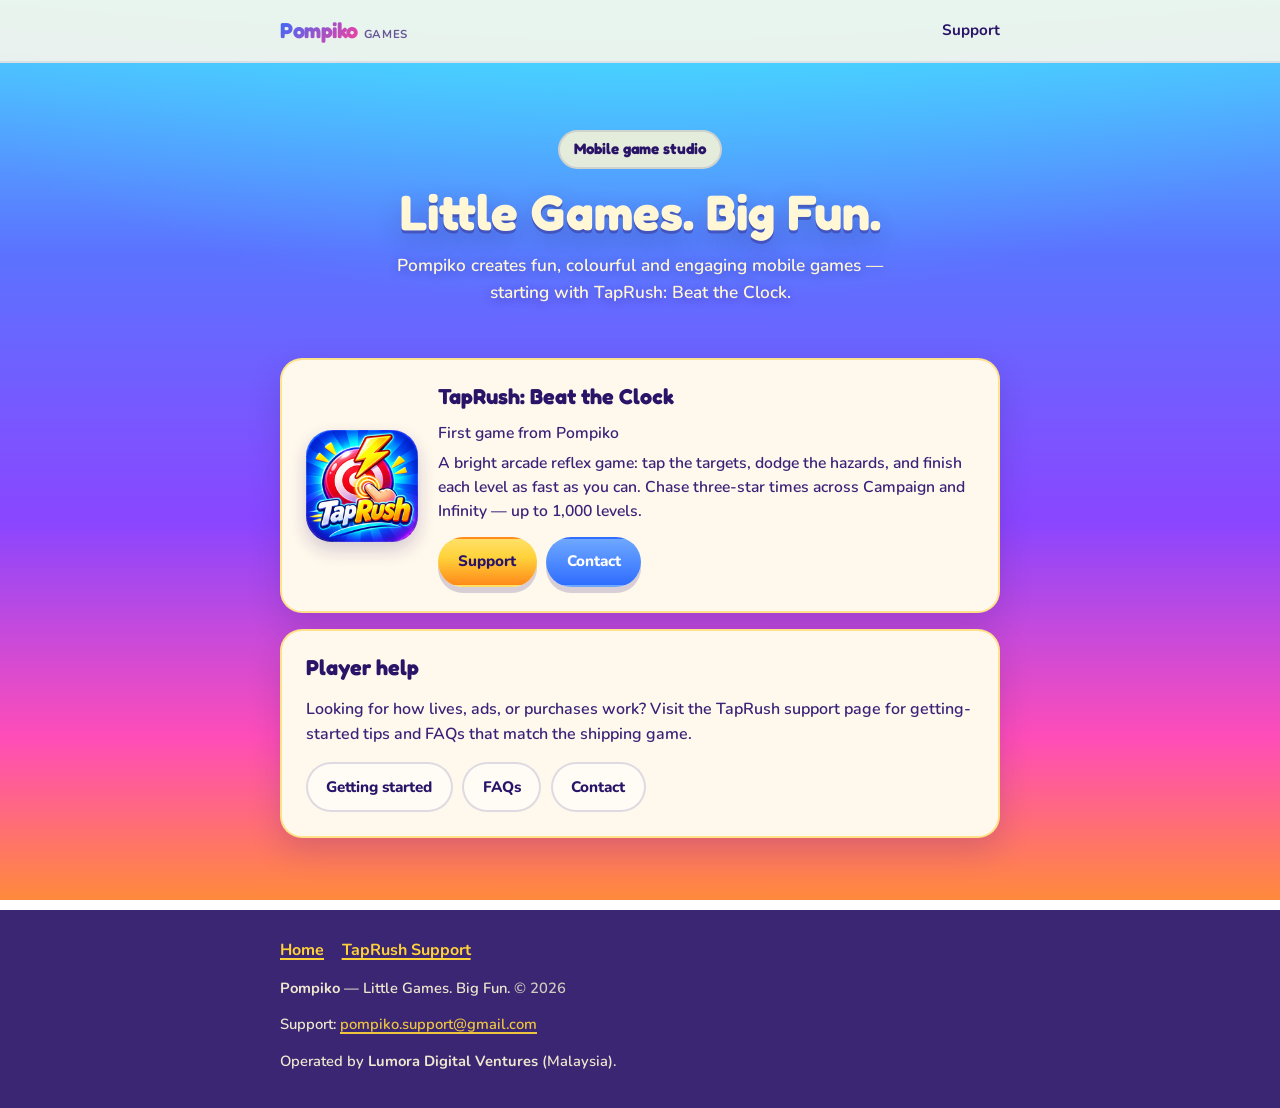
==== index.html @ 30554abe "Publish Pompiko public website for GitHub Pages" ====
<!doctype html>
<html lang="en" data-root="./">
  <head>
    <meta charset="utf-8" />
    <meta name="viewport" content="width=device-width, initial-scale=1" />
    <title>Pompiko — Little Games. Big Fun.</title>
    <meta
      name="description"
      content="Pompiko is a mobile game studio creating fun, colourful and engaging mobile games. First title: TapRush: Beat the Clock."
    />
    <meta name="theme-color" content="#4d78ff" />
    <link rel="icon" type="image/png" href="./assets/img/favicon-48.png" />
    <link rel="apple-touch-icon" href="./assets/img/taprush-icon-180.png" />
    <meta property="og:type" content="website" />
    <meta property="og:title" content="Pompiko — Little Games. Big Fun." />
    <meta
      property="og:description"
      content="Pompiko creates fun, colourful and engaging mobile games. First up: TapRush: Beat the Clock."
    />
    <meta property="og:image" content="./assets/img/taprush-icon-512.png" />
    <meta name="twitter:card" content="summary" />
    <link rel="stylesheet" href="./assets/css/site.css" />
  </head>
  <body>
    <a class="skip-link" href="#main">Skip to content</a>
    <header class="site-header">
      <div class="site-header__inner">
        <a class="brand" href="./" aria-current="page">
          <span class="brand__mark">Pompiko</span>
          <span class="brand__tag">Games</span>
        </a>
        <nav class="nav" aria-label="Primary">
          <a href="./taprush/support/">Support</a>
        </nav>
      </div>
    </header>

    <main id="main" class="wrap">
      <section class="hero" aria-labelledby="hero-title">
        <p class="hero__eyebrow">Mobile game studio</p>
        <h1 id="hero-title">Little Games. Big Fun.</h1>
        <p class="hero__sub">
          Pompiko creates fun, colourful and engaging mobile games — starting with TapRush:
          Beat the Clock.
        </p>
      </section>

      <section class="panel" aria-labelledby="games-heading">
        <h2 id="games-heading" class="visually-hidden" style="position: absolute; width: 1px; height: 1px; overflow: hidden">
          Games
        </h2>
        <article class="game-card">
          <img
            class="game-card__icon"
            src="./assets/img/taprush-icon-180.png"
            width="180"
            height="180"
            alt="TapRush app icon — a cartoon hand tapping a target"
          />
          <div>
            <h2>TapRush: Beat the Clock</h2>
            <p class="meta-line" style="margin-bottom: 0.35rem">First game from Pompiko</p>
            <p>
              A bright arcade reflex game: tap the targets, dodge the hazards, and finish each
              level as fast as you can. Chase three-star times across Campaign and Infinity —
              up to 1,000 levels.
            </p>
            <div class="actions">
              <a class="btn btn--primary" href="./taprush/support/">Support</a>
              <a class="btn btn--secondary" href="./taprush/support/#contact">Contact</a>
            </div>
          </div>
        </article>
      </section>

      <section class="panel panel--tight">
        <h2>Player help</h2>
        <p>
          Looking for how lives, ads, or purchases work? Visit the TapRush support page for
          getting-started tips and FAQs that match the shipping game.
        </p>
        <div class="actions">
          <a class="btn btn--ghost" href="./taprush/support/#getting-started">Getting started</a>
          <a class="btn btn--ghost" href="./taprush/support/#faq">FAQs</a>
          <a class="btn btn--ghost" href="./taprush/support/#contact">Contact</a>
        </div>
      </section>
    </main>

    <footer class="site-footer">
      <div class="site-footer__inner">
        <nav aria-label="Footer">
          <a href="./">Home</a>
          <a href="./taprush/support/">TapRush Support</a>
        </nav>
        <p>
          <strong>Pompiko</strong> — Little Games. Big Fun.
          <span class="muted">© <span id="year">2026</span></span>
        </p>
        <p class="muted">
          Support:
          <a href="mailto:pompiko.support@gmail.com">pompiko.support@gmail.com</a>
        </p>
        <p class="muted">
          Operated by <strong>Lumora Digital Ventures</strong> (Malaysia).
        </p>
      </div>
    </footer>
    <script src="./assets/js/site.js" defer></script>
  </body>
</html>
---- assets/css/site.css ----
@font-face {
  font-family: "Fredoka";
  font-style: normal;
  font-weight: 600;
  font-display: swap;
  src: url("../fonts/fredoka-latin-600-normal.woff2") format("woff2");
}
@font-face {
  font-family: "Fredoka";
  font-style: normal;
  font-weight: 700;
  font-display: swap;
  src: url("../fonts/fredoka-latin-700-normal.woff2") format("woff2");
}
@font-face {
  font-family: "Nunito";
  font-style: normal;
  font-weight: 600;
  font-display: swap;
  src: url("../fonts/nunito-latin-600-normal.woff2") format("woff2");
}
@font-face {
  font-family: "Nunito";
  font-style: normal;
  font-weight: 700;
  font-display: swap;
  src: url("../fonts/nunito-latin-700-normal.woff2") format("woff2");
}
@font-face {
  font-family: "Nunito";
  font-style: normal;
  font-weight: 800;
  font-display: swap;
  src: url("../fonts/nunito-latin-800-normal.woff2") format("woff2");
}

:root {
  --cyan: #3cf4ff;
  --electric: #2f6dff;
  --violet: #7a2dff;
  --magenta: #ff3d9a;
  --gold: #ffd23a;
  --orange: #ff8a1a;
  --ink: #2a1468;
  --ink-soft: #3b2178;
  --cream: #fff7d6;
  --cream-panel: #fff8ec;
  --white: #ffffff;
  --ok: #1f8a4c;
  --warn-bg: #fff3cd;
  --warn-border: #e0a800;
  --warn-text: #5c4500;
  --danger-bg: #ffe8f0;
  --danger-border: #ff3d9a;
  --shadow: 0 12px 32px rgba(42, 20, 104, 0.18);
  --radius: 22px;
  --max: 720px;
  --font-display: "Fredoka", "Trebuchet MS", "Segoe UI", sans-serif;
  --font-body: "Nunito", "Trebuchet MS", "Segoe UI", sans-serif;
}

*,
*::before,
*::after {
  box-sizing: border-box;
}

html {
  scroll-behavior: smooth;
}

body {
  margin: 0;
  min-height: 100vh;
  font-family: var(--font-body);
  font-weight: 600;
  color: var(--ink);
  line-height: 1.55;
  background:
    radial-gradient(ellipse 120% 80% at 50% -10%, rgba(60, 244, 255, 0.55), transparent 55%),
    linear-gradient(180deg, #49d7ff 0%, #5b73ff 28%, #8a46ff 58%, #ff4db8 82%, #ff8a3c 100%);
  background-attachment: fixed;
}

img {
  max-width: 100%;
  height: auto;
  display: block;
}

a {
  color: var(--electric);
  text-decoration-thickness: 2px;
  text-underline-offset: 3px;
}

a:hover {
  color: var(--violet);
}

a:focus-visible,
button:focus-visible {
  outline: 3px solid var(--gold);
  outline-offset: 3px;
}

.skip-link {
  position: absolute;
  left: -999px;
  top: 0;
  background: var(--ink);
  color: var(--cream);
  padding: 0.6rem 1rem;
  z-index: 100;
  border-radius: 0 0 8px 0;
}

.skip-link:focus {
  left: 0;
}

.site-header {
  position: sticky;
  top: 0;
  z-index: 40;
  backdrop-filter: blur(10px);
  background: rgba(255, 248, 236, 0.88);
  border-bottom: 2px solid rgba(42, 20, 104, 0.08);
}

.site-header__inner,
.site-footer__inner,
.wrap {
  width: min(100% - 2rem, var(--max));
  margin-inline: auto;
}

.site-header__inner {
  display: flex;
  align-items: center;
  justify-content: space-between;
  gap: 1rem;
  padding: 0.85rem 0;
}

.brand {
  display: inline-flex;
  align-items: baseline;
  gap: 0.35rem;
  text-decoration: none;
  color: var(--ink);
}

.brand__mark {
  font-family: var(--font-display);
  font-weight: 700;
  font-size: 1.35rem;
  letter-spacing: -0.02em;
  background: linear-gradient(135deg, var(--electric), var(--magenta));
  -webkit-background-clip: text;
  background-clip: text;
  color: transparent;
}

.brand__tag {
  font-size: 0.72rem;
  font-weight: 700;
  color: var(--ink-soft);
  opacity: 0.75;
  text-transform: uppercase;
  letter-spacing: 0.06em;
}

.nav {
  display: flex;
  flex-wrap: wrap;
  gap: 0.65rem 1rem;
  font-weight: 700;
  font-size: 0.95rem;
}

.nav a {
  color: var(--ink);
  text-decoration: none;
}

.nav a:hover,
.nav a[aria-current="page"] {
  color: var(--violet);
  text-decoration: underline;
  text-decoration-thickness: 3px;
  text-underline-offset: 4px;
}

main {
  padding: 1.75rem 0 3.5rem;
}

.hero {
  text-align: center;
  padding: 1.5rem 0 0.5rem;
}

.hero__eyebrow {
  display: inline-block;
  font-family: var(--font-display);
  font-weight: 700;
  font-size: 0.95rem;
  color: var(--ink);
  background: rgba(255, 247, 214, 0.85);
  border: 2px solid rgba(42, 20, 104, 0.12);
  border-radius: 999px;
  padding: 0.35rem 0.9rem;
  margin-bottom: 1rem;
}

.hero h1 {
  font-family: var(--font-display);
  font-weight: 700;
  font-size: clamp(2.1rem, 7vw, 3.1rem);
  line-height: 1.1;
  margin: 0 0 0.85rem;
  color: var(--cream);
  text-shadow:
    0 3px 0 rgba(42, 20, 104, 0.35),
    0 10px 24px rgba(42, 20, 104, 0.25);
}

.hero__sub {
  margin: 0 auto 1.75rem;
  max-width: 34rem;
  font-size: 1.08rem;
  color: var(--cream);
  text-shadow: 0 2px 10px rgba(42, 20, 104, 0.35);
}

.panel {
  background: var(--cream-panel);
  border-radius: var(--radius);
  box-shadow: var(--shadow);
  border: 2px solid rgba(255, 210, 58, 0.55);
  padding: 1.25rem 1.2rem;
  margin: 1rem 0;
}

.panel--tight {
  padding: 1rem;
}

.game-card {
  display: grid;
  grid-template-columns: 88px 1fr;
  gap: 1rem;
  align-items: center;
}

.game-card__icon {
  width: 88px;
  height: 88px;
  border-radius: 22px;
  box-shadow: 0 8px 18px rgba(42, 20, 104, 0.2);
  background: var(--white);
}

.game-card h2 {
  font-family: var(--font-display);
  font-size: 1.35rem;
  margin: 0 0 0.35rem;
  line-height: 1.2;
}

.game-card p {
  margin: 0 0 0.85rem;
  color: var(--ink-soft);
  font-size: 0.98rem;
}

.actions {
  display: flex;
  flex-wrap: wrap;
  gap: 0.6rem;
}

.btn {
  display: inline-flex;
  align-items: center;
  justify-content: center;
  gap: 0.35rem;
  font-family: var(--font-body);
  font-weight: 800;
  font-size: 0.95rem;
  border-radius: 999px;
  padding: 0.7rem 1.15rem;
  text-decoration: none;
  border: 2px solid transparent;
  cursor: pointer;
  transition: transform 0.12s ease, box-shadow 0.12s ease;
}

.btn:hover {
  transform: translateY(-1px);
}

.btn--primary {
  background: linear-gradient(180deg, #ffe066, var(--gold) 40%, var(--orange));
  color: var(--ink);
  box-shadow: 0 6px 0 rgba(42, 20, 104, 0.18);
}

.btn--secondary {
  background: linear-gradient(180deg, #6ea8ff, var(--electric));
  color: var(--white);
  box-shadow: 0 6px 0 rgba(42, 20, 104, 0.18);
}

.btn--ghost {
  background: rgba(255, 255, 255, 0.55);
  color: var(--ink);
  border-color: rgba(42, 20, 104, 0.15);
}

.page-title {
  font-family: var(--font-display);
  font-size: clamp(1.7rem, 5vw, 2.25rem);
  line-height: 1.15;
  margin: 0 0 0.75rem;
  color: var(--cream);
  text-shadow: 0 3px 0 rgba(42, 20, 104, 0.3);
}

.lede {
  color: var(--cream);
  text-shadow: 0 1px 8px rgba(42, 20, 104, 0.3);
  margin: 0 0 1.25rem;
  font-size: 1.05rem;
}

.panel h2,
.panel h3 {
  font-family: var(--font-display);
  margin: 0 0 0.65rem;
  line-height: 1.2;
}

.panel h2 {
  font-size: 1.35rem;
}

.panel h3 {
  font-size: 1.1rem;
  margin-top: 1.1rem;
}

.panel p,
.panel li {
  color: var(--ink-soft);
}

.panel ul {
  padding-left: 1.2rem;
  margin: 0.4rem 0 0.8rem;
}

.panel li + li {
  margin-top: 0.35rem;
}

.faq details {
  border: 2px solid rgba(42, 20, 104, 0.1);
  border-radius: 16px;
  background: rgba(255, 255, 255, 0.55);
  padding: 0.85rem 1rem;
  margin: 0.65rem 0;
}

.faq summary {
  font-family: var(--font-display);
  font-weight: 700;
  cursor: pointer;
  list-style: none;
  color: var(--ink);
}

.faq summary::-webkit-details-marker {
  display: none;
}

.faq summary::before {
  content: "+";
  display: inline-block;
  width: 1.2rem;
  color: var(--violet);
  font-weight: 700;
}

.faq details[open] summary::before {
  content: "–";
}

.faq details p {
  margin: 0.65rem 0 0.15rem;
}

.callout {
  border-radius: 16px;
  padding: 0.95rem 1rem;
  margin: 1rem 0;
  border: 2px solid;
}

.callout--warn {
  background: var(--warn-bg);
  border-color: var(--warn-border);
  color: var(--warn-text);
}

.callout--danger {
  background: var(--danger-bg);
  border-color: var(--danger-border);
  color: var(--ink);
}

.callout strong {
  font-family: var(--font-display);
}

.contact-email {
  display: inline-block;
  font-family: ui-monospace, SFMono-Regular, Menlo, Consolas, monospace;
  font-weight: 700;
  color: var(--electric);
  text-decoration-thickness: 2px;
  text-underline-offset: 3px;
}

.contact-email:hover {
  color: var(--violet);
}

.checklist {
  list-style: none;
  padding: 0;
  margin: 0.5rem 0 0;
}

.checklist li {
  position: relative;
  padding-left: 1.6rem;
  margin: 0.45rem 0;
}

.checklist li::before {
  content: "□";
  position: absolute;
  left: 0;
  color: var(--violet);
  font-weight: 800;
}

.meta-line {
  font-size: 0.9rem;
  color: var(--ink-soft);
  margin: 0 0 1rem;
}

.site-footer {
  background: rgba(42, 20, 104, 0.92);
  color: var(--cream);
  padding: 1.75rem 0 2.25rem;
  margin-top: auto;
}

.site-footer a {
  color: var(--gold);
}

.site-footer__inner {
  display: grid;
  gap: 0.85rem;
}

.site-footer nav {
  display: flex;
  flex-wrap: wrap;
  gap: 0.75rem 1.1rem;
  font-weight: 700;
}

.site-footer p {
  margin: 0;
  font-size: 0.92rem;
  opacity: 0.92;
}

.legal h2 {
  margin-top: 1.4rem;
}

.legal h2:first-child {
  margin-top: 0;
}

.legal table {
  width: 100%;
  border-collapse: collapse;
  font-size: 0.92rem;
  margin: 0.75rem 0 1rem;
}

.legal th,
.legal td {
  border: 1px solid rgba(42, 20, 104, 0.15);
  padding: 0.55rem 0.6rem;
  text-align: left;
  vertical-align: top;
}

.legal th {
  background: rgba(47, 109, 255, 0.1);
  font-family: var(--font-display);
}

.muted {
  opacity: 0.85;
}

.center {
  text-align: center;
}

@media (min-width: 640px) {
  .game-card {
    grid-template-columns: 112px 1fr;
    gap: 1.25rem;
  }

  .game-card__icon {
    width: 112px;
    height: 112px;
    border-radius: 26px;
  }

  .panel {
    padding: 1.5rem 1.5rem;
  }
}
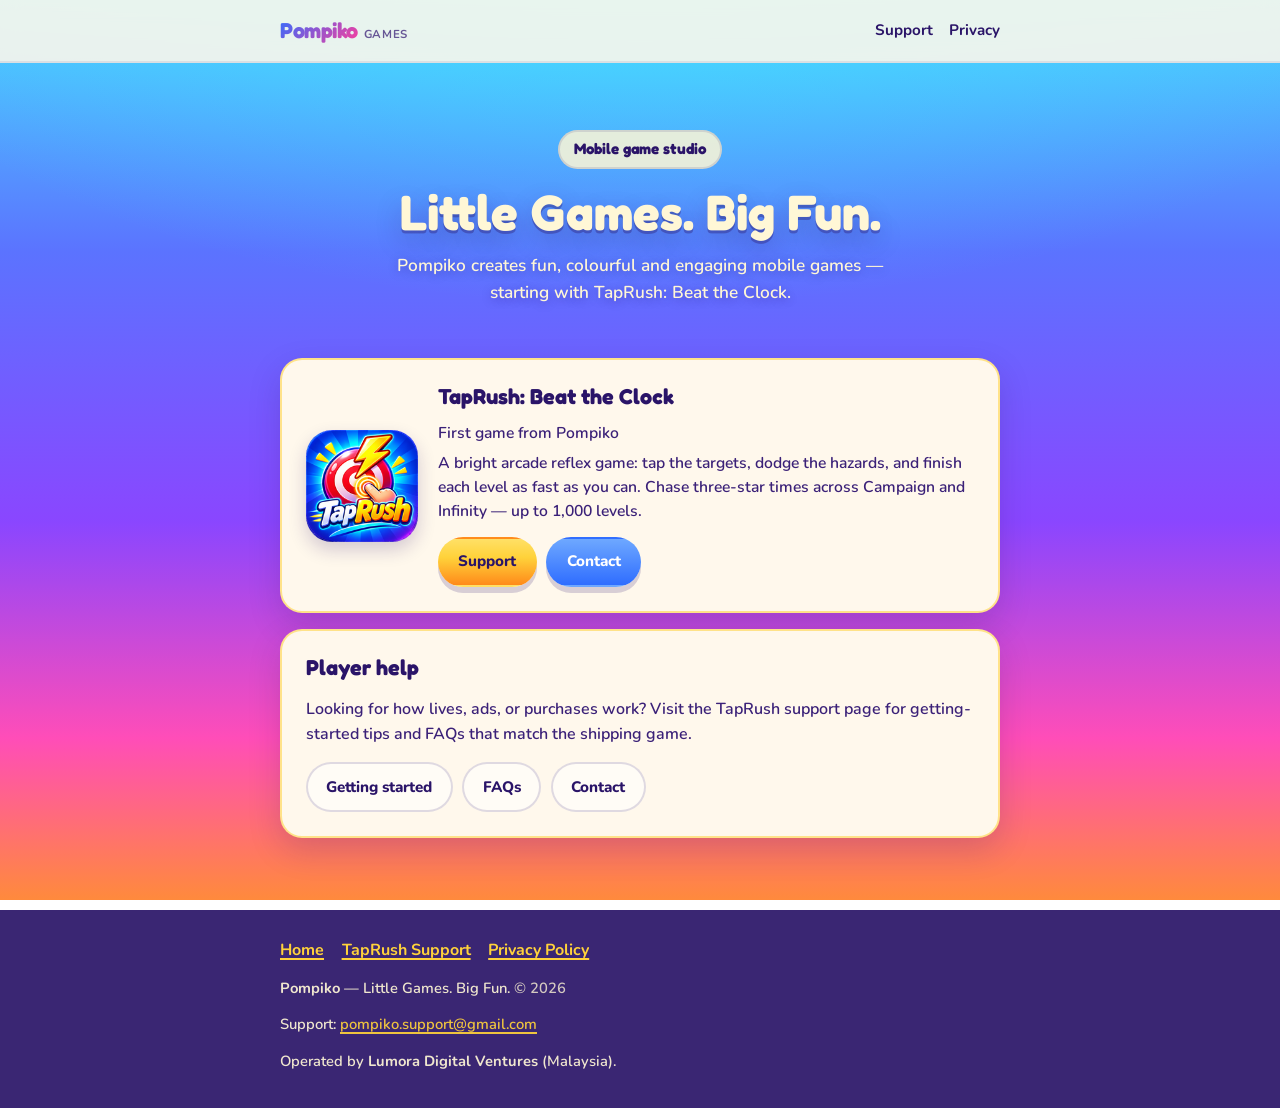
==== commit 543b17b2: "Publish TapRush Privacy Policy on Pompiko website. Replace the privacy placeholder with the approved" ====
--- a/index.html
+++ b/index.html
@@ -31,6 +31,7 @@
         </a>
         <nav class="nav" aria-label="Primary">
           <a href="./taprush/support/">Support</a>
+          <a href="./taprush/privacy/">Privacy</a>
         </nav>
       </div>
     </header>
@@ -92,6 +93,7 @@
         <nav aria-label="Footer">
           <a href="./">Home</a>
           <a href="./taprush/support/">TapRush Support</a>
+          <a href="./taprush/privacy/">Privacy Policy</a>
         </nav>
         <p>
           <strong>Pompiko</strong> — Little Games. Big Fun.
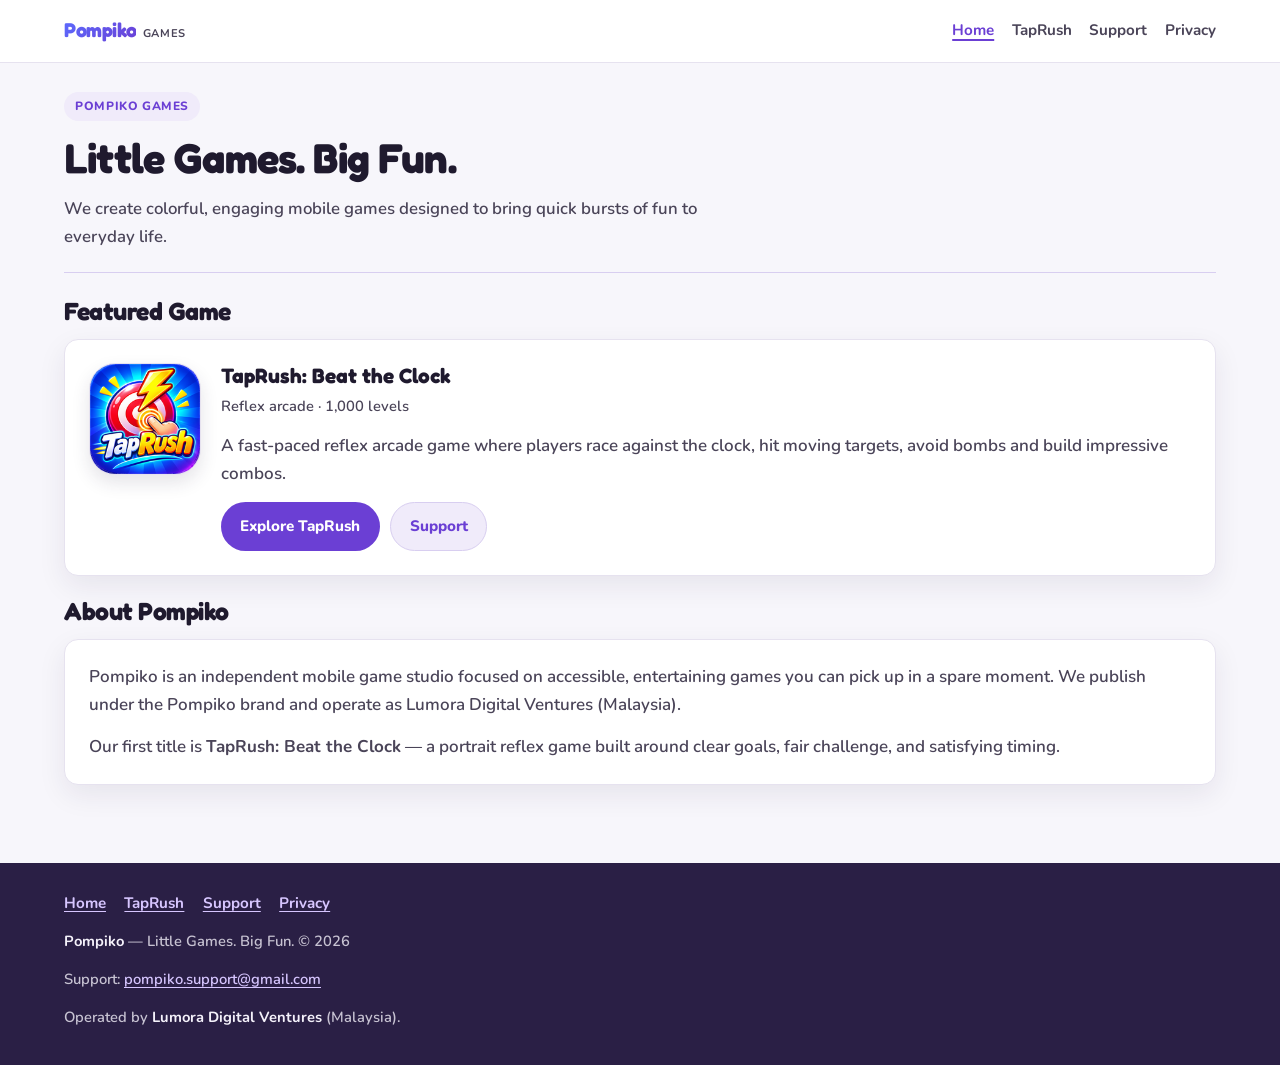
==== commit 18c17690: "Unify site design; add TapRush landing; update support" ====
--- a/index.html
+++ b/index.html
@@ -3,22 +3,37 @@
   <head>
     <meta charset="utf-8" />
     <meta name="viewport" content="width=device-width, initial-scale=1" />
-    <title>Pompiko — Little Games. Big Fun.</title>
+    <title>Pompiko Games — Little Games. Big Fun.</title>
     <meta
       name="description"
-      content="Pompiko is a mobile game studio creating fun, colourful and engaging mobile games. First title: TapRush: Beat the Clock."
+      content="Pompiko is an independent mobile game studio creating colorful, engaging games. Featured title: TapRush: Beat the Clock."
     />
-    <meta name="theme-color" content="#4d78ff" />
+    <meta name="theme-color" content="#6b3fd4" />
+    <link rel="canonical" href="https://lpkpuikee.github.io/pompiko-website/" />
     <link rel="icon" type="image/png" href="./assets/img/favicon-48.png" />
     <link rel="apple-touch-icon" href="./assets/img/taprush-icon-180.png" />
     <meta property="og:type" content="website" />
-    <meta property="og:title" content="Pompiko — Little Games. Big Fun." />
+    <meta property="og:site_name" content="Pompiko" />
+    <meta property="og:url" content="https://lpkpuikee.github.io/pompiko-website/" />
+    <meta property="og:title" content="Pompiko Games — Little Games. Big Fun." />
     <meta
       property="og:description"
-      content="Pompiko creates fun, colourful and engaging mobile games. First up: TapRush: Beat the Clock."
+      content="Independent mobile games with quick bursts of fun. Featured: TapRush: Beat the Clock."
     />
-    <meta property="og:image" content="./assets/img/taprush-icon-512.png" />
+    <meta
+      property="og:image"
+      content="https://lpkpuikee.github.io/pompiko-website/assets/img/taprush-icon-512.png"
+    />
     <meta name="twitter:card" content="summary" />
+    <meta name="twitter:title" content="Pompiko Games — Little Games. Big Fun." />
+    <meta
+      name="twitter:description"
+      content="Independent mobile games with quick bursts of fun. Featured: TapRush: Beat the Clock."
+    />
+    <meta
+      name="twitter:image"
+      content="https://lpkpuikee.github.io/pompiko-website/assets/img/taprush-icon-512.png"
+    />
     <link rel="stylesheet" href="./assets/css/site.css" />
   </head>
   <body>
@@ -29,7 +44,18 @@
           <span class="brand__mark">Pompiko</span>
           <span class="brand__tag">Games</span>
         </a>
-        <nav class="nav" aria-label="Primary">
+        <button
+          class="nav-toggle"
+          type="button"
+          aria-expanded="false"
+          aria-controls="primary-nav"
+          aria-label="Menu"
+        >
+          Menu
+        </button>
+        <nav class="nav" id="primary-nav" aria-label="Primary">
+          <a href="./" aria-current="page">Home</a>
+          <a href="./taprush/">TapRush</a>
           <a href="./taprush/support/">Support</a>
           <a href="./taprush/privacy/">Privacy</a>
         </nav>
@@ -37,53 +63,52 @@
     </header>
 
     <main id="main" class="wrap">
-      <section class="hero" aria-labelledby="hero-title">
-        <p class="hero__eyebrow">Mobile game studio</p>
-        <h1 id="hero-title">Little Games. Big Fun.</h1>
-        <p class="hero__sub">
-          Pompiko creates fun, colourful and engaging mobile games — starting with TapRush:
-          Beat the Clock.
+      <header class="page-hero">
+        <p class="eyebrow">Pompiko Games</p>
+        <h1>Little Games. Big Fun.</h1>
+        <p class="lede">
+          We create colorful, engaging mobile games designed to bring quick bursts of fun to
+          everyday life.
         </p>
-      </section>
+      </header>
 
-      <section class="panel" aria-labelledby="games-heading">
-        <h2 id="games-heading" class="visually-hidden" style="position: absolute; width: 1px; height: 1px; overflow: hidden">
-          Games
-        </h2>
-        <article class="game-card">
+      <section class="section" aria-labelledby="featured-heading">
+        <h2 class="section-title" id="featured-heading">Featured Game</h2>
+        <article class="card game-card">
           <img
             class="game-card__icon"
             src="./assets/img/taprush-icon-180.png"
             width="180"
             height="180"
-            alt="TapRush app icon — a cartoon hand tapping a target"
+            alt="TapRush app icon"
           />
           <div>
             <h2>TapRush: Beat the Clock</h2>
-            <p class="meta-line" style="margin-bottom: 0.35rem">First game from Pompiko</p>
+            <p class="meta-line">Reflex arcade · 1,000 levels</p>
             <p>
-              A bright arcade reflex game: tap the targets, dodge the hazards, and finish each
-              level as fast as you can. Chase three-star times across Campaign and Infinity —
-              up to 1,000 levels.
+              A fast-paced reflex arcade game where players race against the clock, hit moving
+              targets, avoid bombs and build impressive combos.
             </p>
             <div class="actions">
-              <a class="btn btn--primary" href="./taprush/support/">Support</a>
-              <a class="btn btn--secondary" href="./taprush/support/#contact">Contact</a>
+              <a class="btn btn--primary" href="./taprush/">Explore TapRush</a>
+              <a class="btn btn--secondary" href="./taprush/support/">Support</a>
             </div>
           </div>
         </article>
       </section>
 
-      <section class="panel panel--tight">
-        <h2>Player help</h2>
-        <p>
-          Looking for how lives, ads, or purchases work? Visit the TapRush support page for
-          getting-started tips and FAQs that match the shipping game.
-        </p>
-        <div class="actions">
-          <a class="btn btn--ghost" href="./taprush/support/#getting-started">Getting started</a>
-          <a class="btn btn--ghost" href="./taprush/support/#faq">FAQs</a>
-          <a class="btn btn--ghost" href="./taprush/support/#contact">Contact</a>
+      <section class="section" aria-labelledby="about-heading">
+        <h2 class="section-title" id="about-heading">About Pompiko</h2>
+        <div class="card">
+          <p>
+            Pompiko is an independent mobile game studio focused on accessible, entertaining
+            games you can pick up in a spare moment. We publish under the Pompiko brand and operate
+            as Lumora Digital Ventures (Malaysia).
+          </p>
+          <p>
+            Our first title is <strong>TapRush: Beat the Clock</strong> — a portrait reflex game
+            built around clear goals, fair challenge, and satisfying timing.
+          </p>
         </div>
       </section>
     </main>
@@ -92,8 +117,9 @@
       <div class="site-footer__inner">
         <nav aria-label="Footer">
           <a href="./">Home</a>
-          <a href="./taprush/support/">TapRush Support</a>
-          <a href="./taprush/privacy/">Privacy Policy</a>
+          <a href="./taprush/">TapRush</a>
+          <a href="./taprush/support/">Support</a>
+          <a href="./taprush/privacy/">Privacy</a>
         </nav>
         <p>
           <strong>Pompiko</strong> — Little Games. Big Fun.
--- a/assets/css/site.css
+++ b/assets/css/site.css
@@ -1,3 +1,5 @@
+/* Pompiko site — unified design system (Privacy Policy visual language). */
+
 @font-face {
   font-family: "Fredoka";
   font-style: normal;
@@ -35,28 +37,34 @@
 }
 
 :root {
-  --cyan: #3cf4ff;
-  --electric: #2f6dff;
-  --violet: #7a2dff;
-  --magenta: #ff3d9a;
-  --gold: #ffd23a;
-  --orange: #ff8a1a;
-  --ink: #2a1468;
-  --ink-soft: #3b2178;
-  --cream: #fff7d6;
-  --cream-panel: #fff8ec;
-  --white: #ffffff;
-  --ok: #1f8a4c;
-  --warn-bg: #fff3cd;
-  --warn-border: #e0a800;
+  --bg: #f7f6fb;
+  --surface: #ffffff;
+  --ink: #1f1a2e;
+  --ink-muted: #4a4458;
+  --border: #e6e2ef;
+  --accent: #6b3fd4;
+  --accent-soft: #f0ebfa;
+  --accent-line: #d8cef0;
+  --link: #4f2fb8;
+  --link-hover: #3a1f8f;
+  --header-bg: rgba(255, 255, 255, 0.92);
+  --footer-bg: #2a1f45;
+  --footer-text: #f4f1fa;
+  --footer-muted: rgba(244, 241, 250, 0.78);
+  --footer-link: #d7c6ff;
+  --shadow: 0 1px 0 rgba(42, 31, 69, 0.04);
+  --shadow-card: 0 10px 28px rgba(42, 31, 69, 0.08);
+  --radius: 14px;
+  --radius-sm: 10px;
+  --shell-pad: clamp(1rem, 3vw, 2.5rem);
+  --max: 72rem;
+  --content: 58rem;
+  --font-display: "Fredoka", system-ui, -apple-system, "Segoe UI", sans-serif;
+  --font-body: "Nunito", system-ui, -apple-system, "Segoe UI", Roboto, sans-serif;
+  --font-mono: ui-monospace, SFMono-Regular, Menlo, Consolas, "Liberation Mono", monospace;
+  --warn-bg: #fff8e8;
+  --warn-border: #e0c070;
   --warn-text: #5c4500;
-  --danger-bg: #ffe8f0;
-  --danger-border: #ff3d9a;
-  --shadow: 0 12px 32px rgba(42, 20, 104, 0.18);
-  --radius: 22px;
-  --max: 720px;
-  --font-display: "Fredoka", "Trebuchet MS", "Segoe UI", sans-serif;
-  --font-body: "Nunito", "Trebuchet MS", "Segoe UI", sans-serif;
 }
 
 *,
@@ -69,17 +77,25 @@
   scroll-behavior: smooth;
 }
 
+@media (prefers-reduced-motion: reduce) {
+  html {
+    scroll-behavior: auto;
+  }
+}
+
 body {
   margin: 0;
   min-height: 100vh;
+  display: flex;
+  flex-direction: column;
   font-family: var(--font-body);
+  font-size: 16.5px;
   font-weight: 600;
+  line-height: 1.65;
   color: var(--ink);
-  line-height: 1.55;
-  background:
-    radial-gradient(ellipse 120% 80% at 50% -10%, rgba(60, 244, 255, 0.55), transparent 55%),
-    linear-gradient(180deg, #49d7ff 0%, #5b73ff 28%, #8a46ff 58%, #ff4db8 82%, #ff8a3c 100%);
-  background-attachment: fixed;
+  background: var(--bg);
+  -webkit-font-smoothing: antialiased;
+  text-rendering: optimizeLegibility;
 }
 
 img {
@@ -89,49 +105,63 @@
 }
 
 a {
-  color: var(--electric);
-  text-decoration-thickness: 2px;
-  text-underline-offset: 3px;
+  color: var(--link);
+  text-decoration-thickness: 1px;
+  text-underline-offset: 0.18em;
 }
 
 a:hover {
-  color: var(--violet);
+  color: var(--link-hover);
 }
 
 a:focus-visible,
-button:focus-visible {
-  outline: 3px solid var(--gold);
+button:focus-visible,
+summary:focus-visible {
+  outline: 2px solid var(--accent);
   outline-offset: 3px;
+  border-radius: 2px;
 }
 
 .skip-link {
   position: absolute;
-  left: -999px;
+  left: -9999px;
   top: 0;
+  z-index: 100;
   background: var(--ink);
-  color: var(--cream);
+  color: #fff;
   padding: 0.6rem 1rem;
-  z-index: 100;
-  border-radius: 0 0 8px 0;
 }
 
 .skip-link:focus {
   left: 0;
 }
 
+.visually-hidden {
+  position: absolute;
+  width: 1px;
+  height: 1px;
+  padding: 0;
+  margin: -1px;
+  overflow: hidden;
+  clip: rect(0, 0, 0, 0);
+  white-space: nowrap;
+  border: 0;
+}
+
+/* —— Header / nav —— */
 .site-header {
   position: sticky;
   top: 0;
   z-index: 40;
+  background: var(--header-bg);
+  border-bottom: 1px solid var(--border);
   backdrop-filter: blur(10px);
-  background: rgba(255, 248, 236, 0.88);
-  border-bottom: 2px solid rgba(42, 20, 104, 0.08);
 }
 
 .site-header__inner,
 .site-footer__inner,
 .wrap {
-  width: min(100% - 2rem, var(--max));
+  width: min(100% - (var(--shell-pad) * 2), var(--max));
   margin-inline: auto;
 }
 
@@ -140,13 +170,13 @@
   align-items: center;
   justify-content: space-between;
   gap: 1rem;
-  padding: 0.85rem 0;
+  padding: 0.9rem 0;
 }
 
 .brand {
   display: inline-flex;
   align-items: baseline;
-  gap: 0.35rem;
+  gap: 0.4rem;
   text-decoration: none;
   color: var(--ink);
 }
@@ -154,131 +184,339 @@
 .brand__mark {
   font-family: var(--font-display);
   font-weight: 700;
-  font-size: 1.35rem;
+  font-size: 1.25rem;
   letter-spacing: -0.02em;
-  background: linear-gradient(135deg, var(--electric), var(--magenta));
+  background: linear-gradient(135deg, #5b6cff, var(--accent));
   -webkit-background-clip: text;
   background-clip: text;
   color: transparent;
 }
 
 .brand__tag {
-  font-size: 0.72rem;
-  font-weight: 700;
-  color: var(--ink-soft);
-  opacity: 0.75;
+  font-size: 0.7rem;
+  font-weight: 700;
+  letter-spacing: 0.06em;
   text-transform: uppercase;
-  letter-spacing: 0.06em;
+  color: var(--ink-muted);
 }
 
 .nav {
   display: flex;
   flex-wrap: wrap;
-  gap: 0.65rem 1rem;
-  font-weight: 700;
+  justify-content: flex-end;
+  gap: 0.65rem 1.1rem;
   font-size: 0.95rem;
+  font-weight: 700;
 }
 
 .nav a {
-  color: var(--ink);
+  color: var(--ink-muted);
   text-decoration: none;
 }
 
 .nav a:hover,
 .nav a[aria-current="page"] {
-  color: var(--violet);
+  color: var(--accent);
   text-decoration: underline;
-  text-decoration-thickness: 3px;
-  text-underline-offset: 4px;
-}
-
-main {
+  text-decoration-thickness: 2px;
+  text-underline-offset: 0.28em;
+}
+
+.nav-toggle {
+  display: none;
+}
+
+@media (max-width: 640px) {
+  .nav-toggle {
+    display: inline-flex;
+    align-items: center;
+    justify-content: center;
+    min-width: 2.5rem;
+    min-height: 2.5rem;
+    border: 1px solid var(--border);
+    border-radius: 8px;
+    background: var(--surface);
+    color: var(--ink);
+    font-weight: 800;
+    cursor: pointer;
+  }
+
+  .nav {
+    display: none;
+    width: 100%;
+    flex-direction: column;
+    gap: 0.35rem;
+    padding: 0.35rem 0 0.65rem;
+  }
+
+  .site-header__inner {
+    flex-wrap: wrap;
+  }
+
+  .site-header.is-open .nav {
+    display: flex;
+  }
+
+  .nav a {
+    padding: 0.55rem 0.65rem;
+    border-radius: 8px;
+  }
+
+  .nav a[aria-current="page"] {
+    background: var(--accent-soft);
+    text-decoration: none;
+  }
+}
+
+/* —— Main —— */
+main.wrap {
+  flex: 1;
   padding: 1.75rem 0 3.5rem;
 }
 
-.hero {
-  text-align: center;
-  padding: 1.5rem 0 0.5rem;
-}
-
-.hero__eyebrow {
+.page-hero {
+  margin-bottom: 1.5rem;
+  padding-bottom: 1.35rem;
+  border-bottom: 1px solid var(--accent-line);
+}
+
+.eyebrow {
   display: inline-block;
+  margin: 0 0 0.75rem;
+  padding: 0.28rem 0.7rem;
+  font-size: 0.75rem;
+  font-weight: 800;
+  letter-spacing: 0.05em;
+  text-transform: uppercase;
+  color: var(--accent);
+  background: var(--accent-soft);
+  border-radius: 999px;
+}
+
+.page-hero h1,
+.section-title {
   font-family: var(--font-display);
   font-weight: 700;
-  font-size: 0.95rem;
+  letter-spacing: -0.02em;
   color: var(--ink);
-  background: rgba(255, 247, 214, 0.85);
-  border: 2px solid rgba(42, 20, 104, 0.12);
-  border-radius: 999px;
-  padding: 0.35rem 0.9rem;
-  margin-bottom: 1rem;
-}
-
-.hero h1 {
+  line-height: 1.2;
+}
+
+.page-hero h1 {
+  margin: 0 0 0.75rem;
+  font-size: clamp(2rem, 4.5vw, 2.6rem);
+}
+
+.lede {
+  margin: 0;
+  font-size: 1.05rem;
+  line-height: 1.65;
+  color: var(--ink-muted);
+  max-width: 40rem;
+}
+
+.section {
+  margin: 1.35rem 0;
+}
+
+.section-title {
+  margin: 0 0 0.75rem;
+  font-size: clamp(1.35rem, 2.4vw, 1.55rem);
+}
+
+.section-intro {
+  margin: 0 0 1rem;
+  color: var(--ink-muted);
+  max-width: 40rem;
+}
+
+/* —— Cards —— */
+.card {
+  background: var(--surface);
+  border: 1px solid var(--border);
+  border-radius: var(--radius);
+  box-shadow: var(--shadow-card);
+  padding: 1.25rem 1.2rem;
+}
+
+.card + .card {
+  margin-top: 1rem;
+}
+
+.card h2,
+.card h3 {
   font-family: var(--font-display);
-  font-weight: 700;
-  font-size: clamp(2.1rem, 7vw, 3.1rem);
-  line-height: 1.1;
+  margin: 0 0 0.65rem;
+  line-height: 1.25;
+  color: var(--ink);
+}
+
+.card h2 {
+  font-size: 1.3rem;
+}
+
+.card h3 {
+  font-size: 1.08rem;
+}
+
+.card p,
+.card li {
+  color: var(--ink-muted);
+}
+
+.card p {
   margin: 0 0 0.85rem;
-  color: var(--cream);
-  text-shadow:
-    0 3px 0 rgba(42, 20, 104, 0.35),
-    0 10px 24px rgba(42, 20, 104, 0.25);
-}
-
-.hero__sub {
-  margin: 0 auto 1.75rem;
-  max-width: 34rem;
-  font-size: 1.08rem;
-  color: var(--cream);
-  text-shadow: 0 2px 10px rgba(42, 20, 104, 0.35);
-}
-
-.panel {
-  background: var(--cream-panel);
-  border-radius: var(--radius);
-  box-shadow: var(--shadow);
-  border: 2px solid rgba(255, 210, 58, 0.55);
-  padding: 1.25rem 1.2rem;
-  margin: 1rem 0;
-}
-
-.panel--tight {
-  padding: 1rem;
-}
-
+}
+
+.card p:last-child {
+  margin-bottom: 0;
+}
+
+.card ul,
+.card ol {
+  margin: 0 0 0.85rem;
+  padding-left: 1.2rem;
+  color: var(--ink-muted);
+}
+
+.card li + li {
+  margin-top: 0.4rem;
+}
+
+.meta-line {
+  font-size: 0.92rem;
+  color: var(--ink-muted);
+  margin: 0 0 0.85rem;
+}
+
+/* Featured game */
 .game-card {
   display: grid;
   grid-template-columns: 88px 1fr;
   gap: 1rem;
-  align-items: center;
+  align-items: start;
 }
 
 .game-card__icon {
   width: 88px;
   height: 88px;
   border-radius: 22px;
-  box-shadow: 0 8px 18px rgba(42, 20, 104, 0.2);
-  background: var(--white);
+  box-shadow: 0 8px 18px rgba(42, 31, 69, 0.12);
+  background: var(--surface);
+  border: 1px solid var(--border);
 }
 
 .game-card h2 {
+  margin-bottom: 0.35rem;
+}
+
+/* Feature grid */
+.feature-grid {
+  display: grid;
+  gap: 0.85rem;
+  margin: 0;
+  padding: 0;
+  list-style: none;
+}
+
+.feature-grid li {
+  background: var(--surface);
+  border: 1px solid var(--border);
+  border-radius: var(--radius-sm);
+  padding: 1rem 1.05rem;
+  box-shadow: var(--shadow);
+}
+
+.feature-grid strong {
+  display: block;
+  color: var(--ink);
   font-family: var(--font-display);
-  font-size: 1.35rem;
-  margin: 0 0 0.35rem;
-  line-height: 1.2;
-}
-
-.game-card p {
-  margin: 0 0 0.85rem;
-  color: var(--ink-soft);
-  font-size: 0.98rem;
-}
-
+  font-size: 1.05rem;
+  margin-bottom: 0.25rem;
+}
+
+.steps {
+  counter-reset: step;
+  list-style: none;
+  margin: 0;
+  padding: 0;
+}
+
+.steps li {
+  position: relative;
+  padding: 0.95rem 1rem 0.95rem 3.25rem;
+  background: var(--surface);
+  border: 1px solid var(--border);
+  border-radius: var(--radius-sm);
+  margin: 0.65rem 0;
+  color: var(--ink-muted);
+  box-shadow: var(--shadow);
+}
+
+.steps li::before {
+  counter-increment: step;
+  content: counter(step);
+  position: absolute;
+  left: 0.85rem;
+  top: 0.95rem;
+  width: 1.7rem;
+  height: 1.7rem;
+  border-radius: 999px;
+  background: var(--accent-soft);
+  color: var(--accent);
+  font-family: var(--font-display);
+  font-weight: 700;
+  font-size: 0.95rem;
+  display: grid;
+  place-items: center;
+}
+
+/* Screenshots */
+.shot-gallery {
+  display: grid;
+  gap: 0.85rem;
+  grid-template-columns: repeat(2, minmax(0, 1fr));
+  margin: 0;
+  padding: 0;
+  list-style: none;
+}
+
+.shot-gallery figure {
+  margin: 0;
+  background: var(--surface);
+  border: 1px solid var(--border);
+  border-radius: var(--radius-sm);
+  overflow: hidden;
+  box-shadow: var(--shadow);
+}
+
+.shot-gallery img {
+  width: 100%;
+  aspect-ratio: 9 / 16;
+  object-fit: cover;
+  object-position: top center;
+  background: var(--accent-soft);
+}
+
+.shot-gallery figcaption {
+  padding: 0.55rem 0.7rem 0.7rem;
+  font-size: 0.85rem;
+  color: var(--ink-muted);
+}
+
+.shot-placeholder {
+  border: 1px dashed var(--accent-line);
+  background: var(--accent-soft);
+  border-radius: var(--radius);
+  padding: 1.25rem;
+  color: var(--ink-muted);
+}
+
+/* Buttons */
 .actions {
   display: flex;
   flex-wrap: wrap;
-  gap: 0.6rem;
+  gap: 0.65rem;
 }
 
 .btn {
@@ -292,85 +530,66 @@
   border-radius: 999px;
   padding: 0.7rem 1.15rem;
   text-decoration: none;
-  border: 2px solid transparent;
+  border: 1px solid transparent;
   cursor: pointer;
-  transition: transform 0.12s ease, box-shadow 0.12s ease;
-}
-
-.btn:hover {
-  transform: translateY(-1px);
+  transition: background 0.12s ease, color 0.12s ease, border-color 0.12s ease;
 }
 
 .btn--primary {
-  background: linear-gradient(180deg, #ffe066, var(--gold) 40%, var(--orange));
+  background: var(--accent);
+  color: #fff;
+}
+
+.btn--primary:hover {
+  background: var(--link-hover);
+  color: #fff;
+}
+
+.btn--secondary {
+  background: var(--accent-soft);
+  color: var(--accent);
+  border-color: var(--accent-line);
+}
+
+.btn--secondary:hover {
+  color: var(--link-hover);
+  border-color: var(--accent);
+}
+
+.btn--ghost {
+  background: var(--surface);
   color: var(--ink);
-  box-shadow: 0 6px 0 rgba(42, 20, 104, 0.18);
-}
-
-.btn--secondary {
-  background: linear-gradient(180deg, #6ea8ff, var(--electric));
-  color: var(--white);
-  box-shadow: 0 6px 0 rgba(42, 20, 104, 0.18);
-}
-
-.btn--ghost {
-  background: rgba(255, 255, 255, 0.55);
-  color: var(--ink);
-  border-color: rgba(42, 20, 104, 0.15);
-}
-
-.page-title {
-  font-family: var(--font-display);
-  font-size: clamp(1.7rem, 5vw, 2.25rem);
-  line-height: 1.15;
-  margin: 0 0 0.75rem;
-  color: var(--cream);
-  text-shadow: 0 3px 0 rgba(42, 20, 104, 0.3);
-}
-
-.lede {
-  color: var(--cream);
-  text-shadow: 0 1px 8px rgba(42, 20, 104, 0.3);
-  margin: 0 0 1.25rem;
-  font-size: 1.05rem;
-}
-
-.panel h2,
-.panel h3 {
-  font-family: var(--font-display);
-  margin: 0 0 0.65rem;
-  line-height: 1.2;
-}
-
-.panel h2 {
-  font-size: 1.35rem;
-}
-
-.panel h3 {
-  font-size: 1.1rem;
-  margin-top: 1.1rem;
-}
-
-.panel p,
-.panel li {
-  color: var(--ink-soft);
-}
-
-.panel ul {
-  padding-left: 1.2rem;
-  margin: 0.4rem 0 0.8rem;
-}
-
-.panel li + li {
-  margin-top: 0.35rem;
-}
-
+  border-color: var(--border);
+}
+
+.btn--ghost:hover {
+  border-color: var(--accent);
+  color: var(--accent);
+}
+
+.btn--disabled,
+.btn[aria-disabled="true"] {
+  background: #ece8f4;
+  color: #7a738c;
+  border-color: var(--border);
+  cursor: not-allowed;
+  pointer-events: none;
+}
+
+.store-note {
+  margin: 0.75rem 0 0;
+  font-size: 0.92rem;
+  color: var(--ink-muted);
+}
+
+/* FAQ */
 .faq details {
-  border: 2px solid rgba(42, 20, 104, 0.1);
-  border-radius: 16px;
-  background: rgba(255, 255, 255, 0.55);
+  border: 1px solid var(--border);
+  border-radius: var(--radius-sm);
+  background: var(--surface);
   padding: 0.85rem 1rem;
   margin: 0.65rem 0;
+  box-shadow: var(--shadow);
 }
 
 .faq summary {
@@ -389,7 +608,7 @@
   content: "+";
   display: inline-block;
   width: 1.2rem;
-  color: var(--violet);
+  color: var(--accent);
   font-weight: 700;
 }
 
@@ -397,15 +616,25 @@
   content: "–";
 }
 
+.faq details p,
+.faq details li {
+  color: var(--ink-muted);
+}
+
 .faq details p {
   margin: 0.65rem 0 0.15rem;
 }
 
+.faq details ul {
+  margin: 0.5rem 0 0;
+  padding-left: 1.2rem;
+}
+
 .callout {
-  border-radius: 16px;
+  border-radius: var(--radius-sm);
   padding: 0.95rem 1rem;
   margin: 1rem 0;
-  border: 2px solid;
+  border: 1px solid;
 }
 
 .callout--warn {
@@ -414,64 +643,42 @@
   color: var(--warn-text);
 }
 
-.callout--danger {
-  background: var(--danger-bg);
-  border-color: var(--danger-border);
-  color: var(--ink);
-}
-
-.callout strong {
-  font-family: var(--font-display);
-}
-
 .contact-email {
-  display: inline-block;
-  font-family: ui-monospace, SFMono-Regular, Menlo, Consolas, monospace;
-  font-weight: 700;
-  color: var(--electric);
-  text-decoration-thickness: 2px;
-  text-underline-offset: 3px;
-}
-
-.contact-email:hover {
-  color: var(--violet);
-}
-
-.checklist {
-  list-style: none;
-  padding: 0;
-  margin: 0.5rem 0 0;
-}
-
-.checklist li {
-  position: relative;
-  padding-left: 1.6rem;
-  margin: 0.45rem 0;
-}
-
-.checklist li::before {
-  content: "□";
-  position: absolute;
-  left: 0;
-  color: var(--violet);
-  font-weight: 800;
-}
-
-.meta-line {
-  font-size: 0.9rem;
-  color: var(--ink-soft);
-  margin: 0 0 1rem;
-}
-
+  font-family: var(--font-mono);
+  font-size: 0.95em;
+  font-weight: 700;
+}
+
+.muted {
+  color: var(--ink-muted);
+}
+
+.center {
+  text-align: center;
+}
+
+/* Hero with icon */
+.hero-brand {
+  display: grid;
+  gap: 1.25rem;
+  align-items: center;
+}
+
+.hero-brand__icon {
+  width: 112px;
+  height: 112px;
+  border-radius: 28px;
+  border: 1px solid var(--border);
+  box-shadow: var(--shadow-card);
+  background: var(--surface);
+}
+
+/* Footer */
 .site-footer {
-  background: rgba(42, 20, 104, 0.92);
-  color: var(--cream);
+  background: var(--footer-bg);
+  color: var(--footer-text);
   padding: 1.75rem 0 2.25rem;
   margin-top: auto;
-}
-
-.site-footer a {
-  color: var(--gold);
 }
 
 .site-footer__inner {
@@ -482,50 +689,28 @@
 .site-footer nav {
   display: flex;
   flex-wrap: wrap;
-  gap: 0.75rem 1.1rem;
-  font-weight: 700;
+  gap: 0.75rem 1.15rem;
+  font-weight: 700;
+  font-size: 0.95rem;
+}
+
+.site-footer a {
+  color: var(--footer-link);
 }
 
 .site-footer p {
   margin: 0;
   font-size: 0.92rem;
-  opacity: 0.92;
-}
-
-.legal h2 {
-  margin-top: 1.4rem;
-}
-
-.legal h2:first-child {
-  margin-top: 0;
-}
-
-.legal table {
-  width: 100%;
-  border-collapse: collapse;
-  font-size: 0.92rem;
-  margin: 0.75rem 0 1rem;
-}
-
-.legal th,
-.legal td {
-  border: 1px solid rgba(42, 20, 104, 0.15);
-  padding: 0.55rem 0.6rem;
-  text-align: left;
-  vertical-align: top;
-}
-
-.legal th {
-  background: rgba(47, 109, 255, 0.1);
-  font-family: var(--font-display);
-}
-
-.muted {
-  opacity: 0.85;
-}
-
-.center {
-  text-align: center;
+  color: var(--footer-muted);
+}
+
+.site-footer strong {
+  color: var(--footer-text);
+  font-weight: 700;
+}
+
+.site-footer .muted {
+  color: var(--footer-muted);
 }
 
 @media (min-width: 640px) {
@@ -540,7 +725,36 @@
     border-radius: 26px;
   }
 
-  .panel {
-    padding: 1.5rem 1.5rem;
-  }
-}
+  .card {
+    padding: 1.45rem 1.5rem;
+  }
+
+  .feature-grid {
+    grid-template-columns: repeat(2, minmax(0, 1fr));
+  }
+
+  .hero-brand {
+    grid-template-columns: 140px 1fr;
+  }
+
+  .hero-brand__icon {
+    width: 140px;
+    height: 140px;
+  }
+}
+
+@media (min-width: 900px) {
+  .shot-gallery {
+    grid-template-columns: repeat(4, minmax(0, 1fr));
+  }
+
+  .feature-grid {
+    grid-template-columns: repeat(3, minmax(0, 1fr));
+  }
+}
+
+@media (min-width: 1024px) {
+  body {
+    font-size: 17px;
+  }
+}
